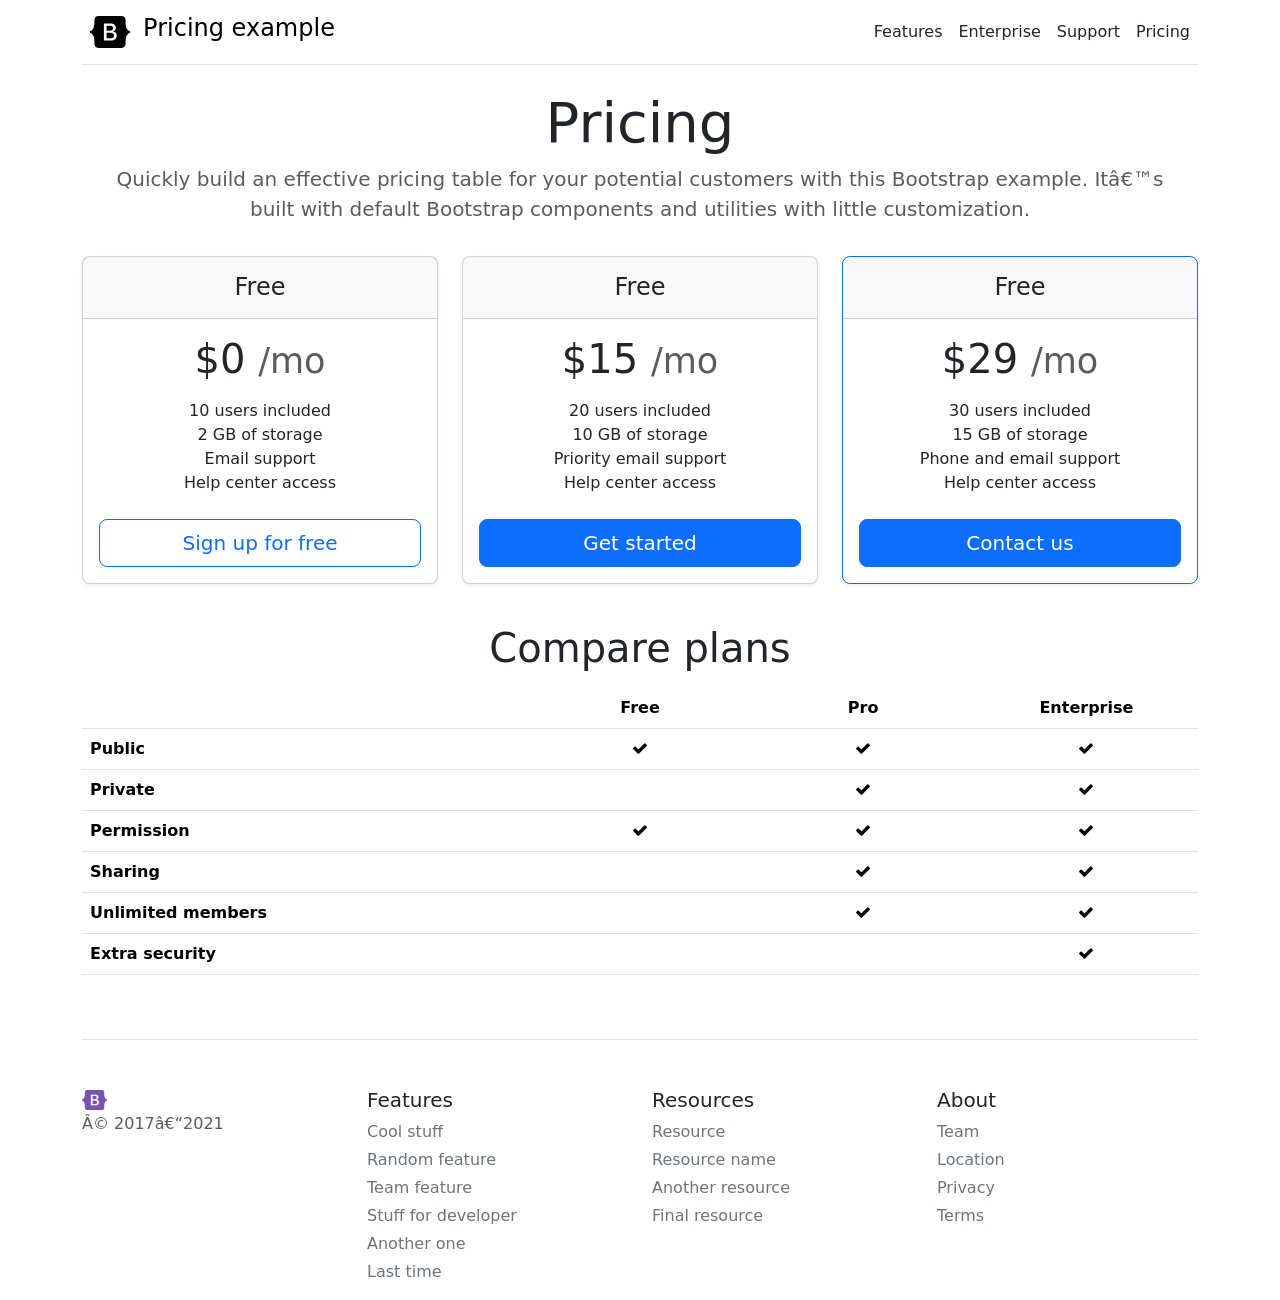
==== week1/exercise3.html @ 28791c6c "change repository" ====
<!DOCTYPE html>
<html>

<head>
    <link href="https://cdn.jsdelivr.net/npm/bootstrap@5.1.3/dist/css/bootstrap.min.css" rel="stylesheet"
        integrity="sha384-1BmE4kWBq78iYhFldvKuhfTAU6auU8tT94WrHftjDbrCEXSU1oBoqyl2QvZ6jIW3" crossorigin="anonymous">
    <link rel="stylesheet" href="https://cdnjs.cloudflare.com/ajax/libs/font-awesome/4.7.0/css/font-awesome.min.css">
    <title>
        Exercise 3.
    </title>
</head>

<body>
    <div class="container">
        <!--NavBar-->
        <nav class="navbar navbar-expand-lg navbar-light ms-3 me-3 ms-md-0 me-md-0">
            <div class="container-fluid border-bottom p-0 pb-2 d-flex flex-column flex-md-row align-items-center">
                <div>
                    <img class="m-2" src="img/bootstrap-logo-black.svg" width="40px">
                    <a class="navbar-brand fs-4" href="#">Pricing example</a>
                </div>

                <div class="d-inline-flex mb-2 mb-lg-0">
                    <a class="p-2 text-decoration-none link-dark" href="#">Features</a>
                    <a class="p-2 text-decoration-none link-dark" href="#">Enterprise</a>
                    <a class="p-2 text-decoration-none link-dark" href="#">Support</a>
                    <a class="p-2 text-decoration-none link-dark" href="#">Pricing</a>
                </div>

            </div>
        </nav>

        <!--Header-->
        <div class="container-sm p-3 mx-auto text-center">
            <!--p-4 py-5 m-3--->
            <h1 class="display-4 fw-normal">Pricing</h1>
            <p class="fs-5 text-muted">
                Quickly build an effective pricing table for your potential customers with this Bootstrap example. It’s
                built with default Bootstrap components and utilities with little customization.
            </p>
        </div>

        <!--Content-->
        <div class="row row-cols-1 row-cols-md-3">
            <!--Free-->
            <div class="col">
                <div class="card mb-4 rounded-3 shadow-sm text-center">
                    <div class="card-header py-3">
                        <h4 class="my-0 fw-normal">Free</h4>
                    </div>
                    <div class="card-body">
                        <h1 class="card-title pricing-card-title">
                            $0
                            <small class="text-muted fw-light">/mo</small>
                        </h1>
                        <ul class="list-unstyled mt-3 mb-4">
                            <li>10 users included</li>
                            <li>2 GB of storage</li>
                            <li>Email support</li>
                            <li>Help center access</li>
                        </ul>
                        <button type="button" class="w-100 btn-lg btn-out btn btn-outline-primary">
                            Sign up for free
                        </button>
                    </div>
                </div>
            </div>

            <!--Pro-->
            <div class="col">
                <div class="card mb-4 rounded-3 shadow-sm text-center">
                    <div class="card-header py-3">
                        <h4 class="my-0 fw-normal">Free</h4>
                    </div>
                    <div class="card-body">
                        <h1 class="card-title pricing-card-title">
                            $15
                            <small class="text-muted fw-light">/mo</small>
                        </h1>
                        <ul class="list-unstyled mt-3 mb-4">
                            <li>20 users included</li>
                            <li>10 GB of storage</li>
                            <li>Priority email support</li>
                            <li>Help center access</li>
                        </ul>
                        <button type="button" class="w-100 btn-lg btn btn-primary btn-primary">
                            Get started
                        </button>
                    </div>
                </div>
            </div>

            <!--Enterprise-->
            <div class="col">
                <div class="card mb-4 rounded-3 shadow-sm text-center border-primary">
                    <div class="card-header py-3">
                        <h4 class="my-0 fw-normal">Free</h4>
                    </div>
                    <div class="card-body">
                        <h1 class="card-title pricing-card-title">
                            $29
                            <small class="text-muted fw-light">/mo</small>
                        </h1>
                        <ul class="list-unstyled mt-3 mb-4">
                            <li>30 users included</li>
                            <li>15 GB of storage</li>
                            <li>Phone and email support</li>
                            <li>Help center access</li>
                        </ul>
                        <button type="button" class="w-100 btn-lg btn btn-primary line-primary">
                            Contact us
                        </button>
                    </div>
                </div>
            </div>
        </div>

        <!--Compare Plan-->
        <div>
            <h2 class="display-6 text-center my-3">Compare plans</h2>
            <div class="table-responsive text-center">
                <table class="table">
                    <thead>
                        <tr>
                            <th class="col-4" scope="col"></th>
                            <th class="col-2" scope="col">Free</th>
                            <th class="col-2" scope="col">Pro</th>
                            <th class="col-2" scope="col">Enterprise</th>
                        </tr>
                    </thead>
                    <tbody>
                        <tr>
                            <th class="text-start" scope="row">Public</th>
                            <td>
                                <i class="fa fa-check icon"></i>
                            </td>
                            <td>
                                <i class="fa fa-check icon"></i>
                            </td>
                            <td>
                                <i class="fa fa-check icon"></i>
                            </td>
                        </tr>
                        <tr>
                            <th class="text-start" scope="row">Private</th>
                            <td></td>
                            <td>
                                <i class="fa fa-check icon"></i>
                            </td>
                            <td>
                                <i class="fa fa-check icon"></i>
                            </td>
                        </tr>
                    </tbody>
                    <tbody>
                        <tr>
                            <th class="text-start" scope="row">Permission</th>
                            <td>
                                <i class="fa fa-check icon"></i>
                            </td>
                            <td>
                                <i class="fa fa-check icon"></i>
                            </td>
                            <td>
                                <i class="fa fa-check icon"></i>
                            </td>
                        </tr>
                        <tr>
                            <th class="text-start" scope="row">Sharing</th>
                            <td></td>
                            <td>
                                <i class="fa fa-check icon"></i>
                            </td>
                            <td>
                                <i class="fa fa-check icon"></i>
                            </td>
                        </tr>
                        <tr>
                            <th class="text-start" scope="row">Unlimited members</th>
                            <td></td>
                            <td>
                                <i class="fa fa-check icon"></i>
                            </td>
                            <td>
                                <i class="fa fa-check icon"></i>
                            </td>
                        </tr>
                        <tr>
                            <th class="text-start" scope="row">Extra security</th>
                            <td></td>
                            <td></td>
                            <td>
                                <i class="fa fa-check icon"></i>
                            </td>
                        </tr>
                    </tbody>
                </table>

            </div>
        </div>

        <!--Footer-->
        <div class="mt-5 pt-5 border-top">
            <div class="row">
                <div class="col-12 col-md">
                    <img src="img/bootstrap-5-logo.png" width="25px">
                    <p class="text-muted">© 2017–2021</p>
                </div>
                <div class="col-6 col-md">
                    <h5>Features</h5>
                    <ul class="list-unstyled text-small">
                        <li class="my-1">
                            <a class="link-secondary text-decoration-none" href="#">Cool stuff</a>
                        </li>
                        <li class="my-1">
                            <a class="link-secondary text-decoration-none" href="#">Random feature</a>
                        </li>
                        <li class="my-1">
                            <a class="link-secondary text-decoration-none" href="#">Team feature</a>
                        </li>
                        <li class="my-1">
                            <a class="link-secondary text-decoration-none" href="#">Stuff for developer</a>
                        </li>
                        <li class="my-1">
                            <a class="link-secondary text-decoration-none" href="#">Another one</a>
                        </li>
                        <li class="my-1">
                            <a class="link-secondary text-decoration-none" href="#">Last time</a>
                        </li>
                    </ul>
                </div>
                <div class="col-6 col-md">
                    <h5>Resources</h5>
                    <ul class="list-unstyled text-small">
                        <li class="my-1">
                            <a class="link-secondary text-decoration-none" href="#">Resource</a>
                        </li>
                        <li class="my-1">
                            <a class="link-secondary text-decoration-none" href="#">Resource name</a>
                        </li>
                        <li class="my-1">
                            <a class="link-secondary text-decoration-none" href="#">Another resource</a>
                        </li>
                        <li class="my-1">
                            <a class="link-secondary text-decoration-none" href="#">Final resource</a>
                        </li>
                    </ul>
                </div>
                <div class="col-6 col-md">
                    <h5>About</h5>
                    <ul class="list-unstyled text-small">
                        <li class="my-1">
                            <a class="link-secondary text-decoration-none" href="#">Team</a>
                        </li>
                        <li class="my-1">
                            <a class="link-secondary text-decoration-none" href="#">Location</a>
                        </li>
                        <li class="my-1">
                            <a class="link-secondary text-decoration-none" href="#">Privacy</a>
                        </li>
                        <li class="my-1">
                            <a class="link-secondary text-decoration-none" href="#">Terms</a>
                        </li>
                    </ul>
                </div>
            </div>

        </div>

    </div>
    <script src="https://cdn.jsdelivr.net/npm/bootstrap@5.1.2/dist/js/bootstrap.bundle.min.js"
        integrity="sha384-kQtW33rZJAHjgefvhyyzcGF3C5TFyBQBA13V1RKPf4uH+bwyzQxZ6CmMZHmNBEfJ"
        crossorigin="anonymous"></script>
</body>

</html>
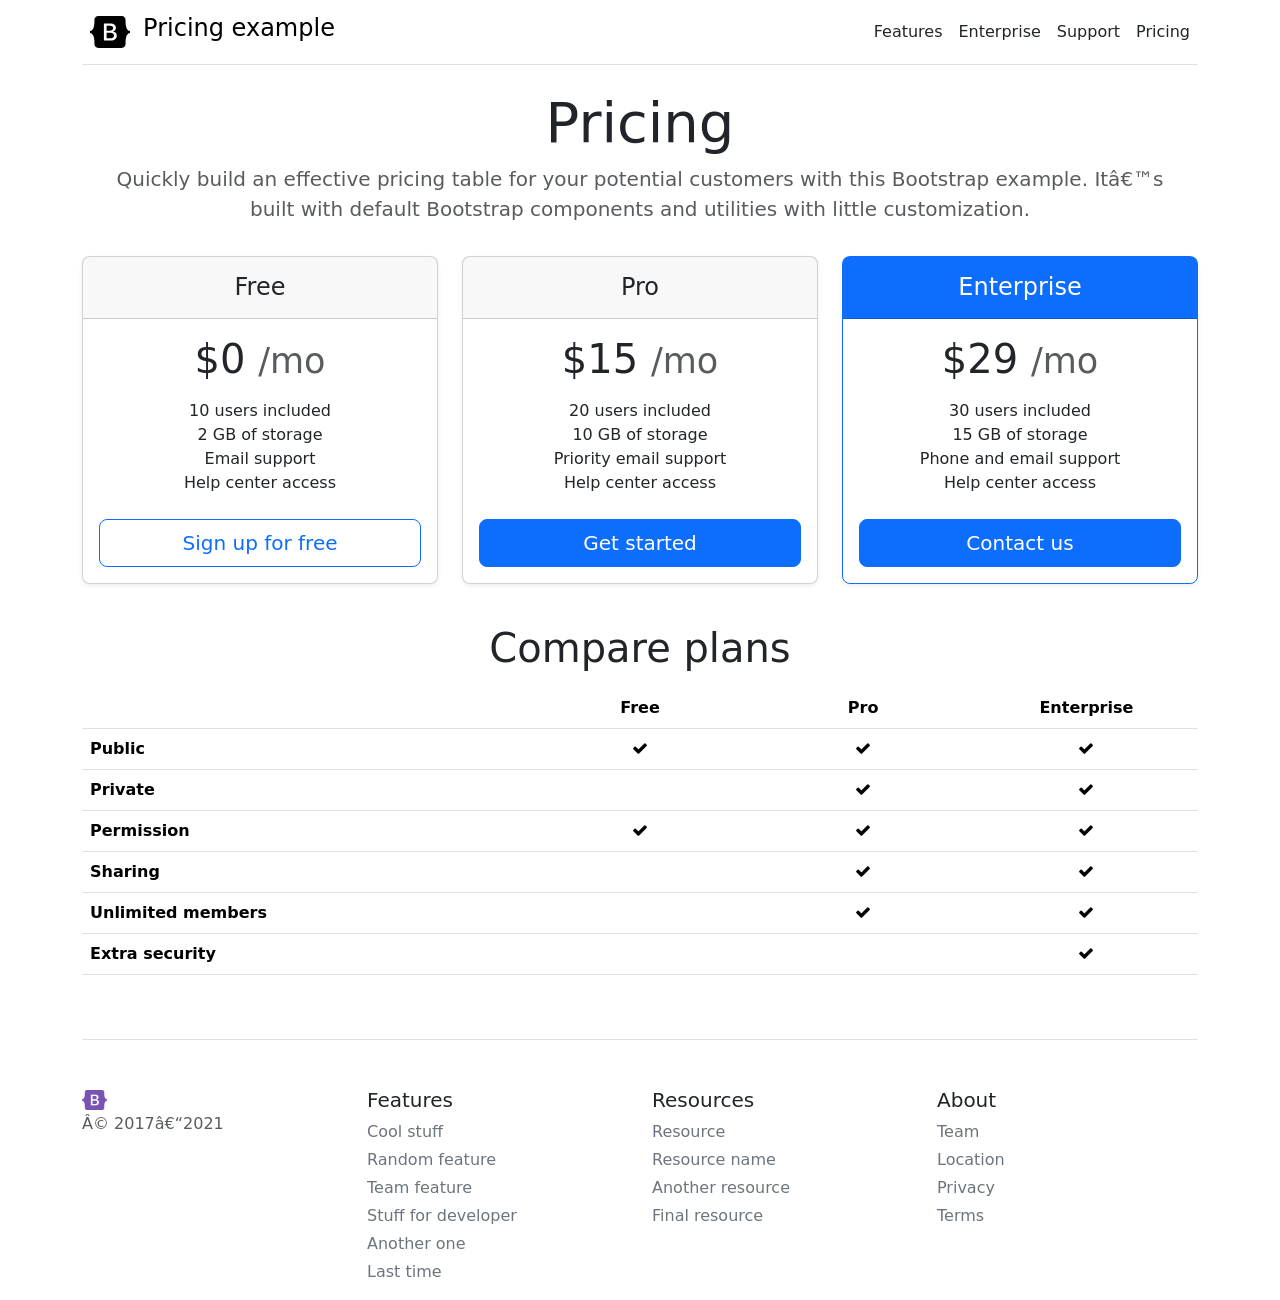
==== commit fe3beec7: "edited w2e3" ====
--- a/week1/exercise3.html
+++ b/week1/exercise3.html
@@ -70,7 +70,7 @@
             <div class="col">
                 <div class="card mb-4 rounded-3 shadow-sm text-center">
                     <div class="card-header py-3">
-                        <h4 class="my-0 fw-normal">Free</h4>
+                        <h4 class="my-0 fw-normal">Pro</h4>
                     </div>
                     <div class="card-body">
                         <h1 class="card-title pricing-card-title">
@@ -93,8 +93,8 @@
             <!--Enterprise-->
             <div class="col">
                 <div class="card mb-4 rounded-3 shadow-sm text-center border-primary">
-                    <div class="card-header py-3">
-                        <h4 class="my-0 fw-normal">Free</h4>
+                    <div class="card-header bg-primary py-3">
+                        <h4 class="my-0 fw-normal text-white">Enterprise</h4>
                     </div>
                     <div class="card-body">
                         <h1 class="card-title pricing-card-title">
